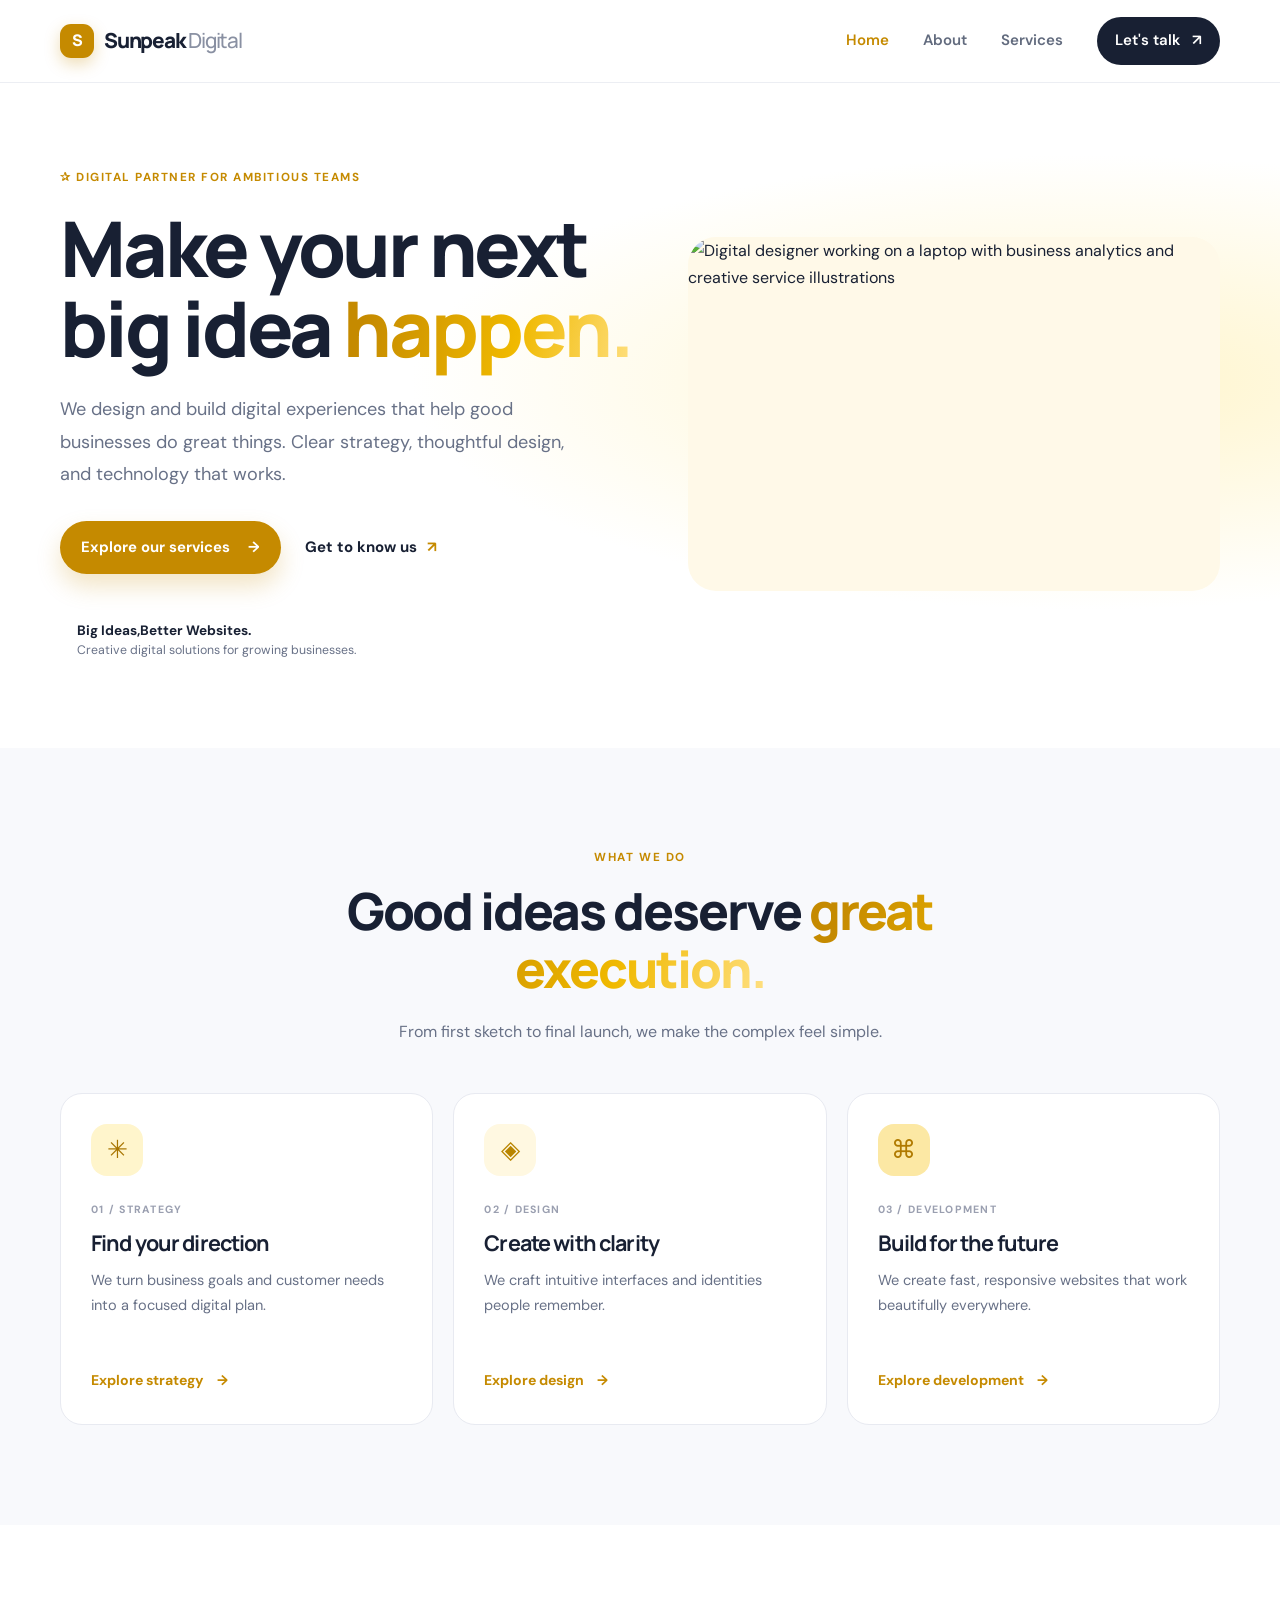
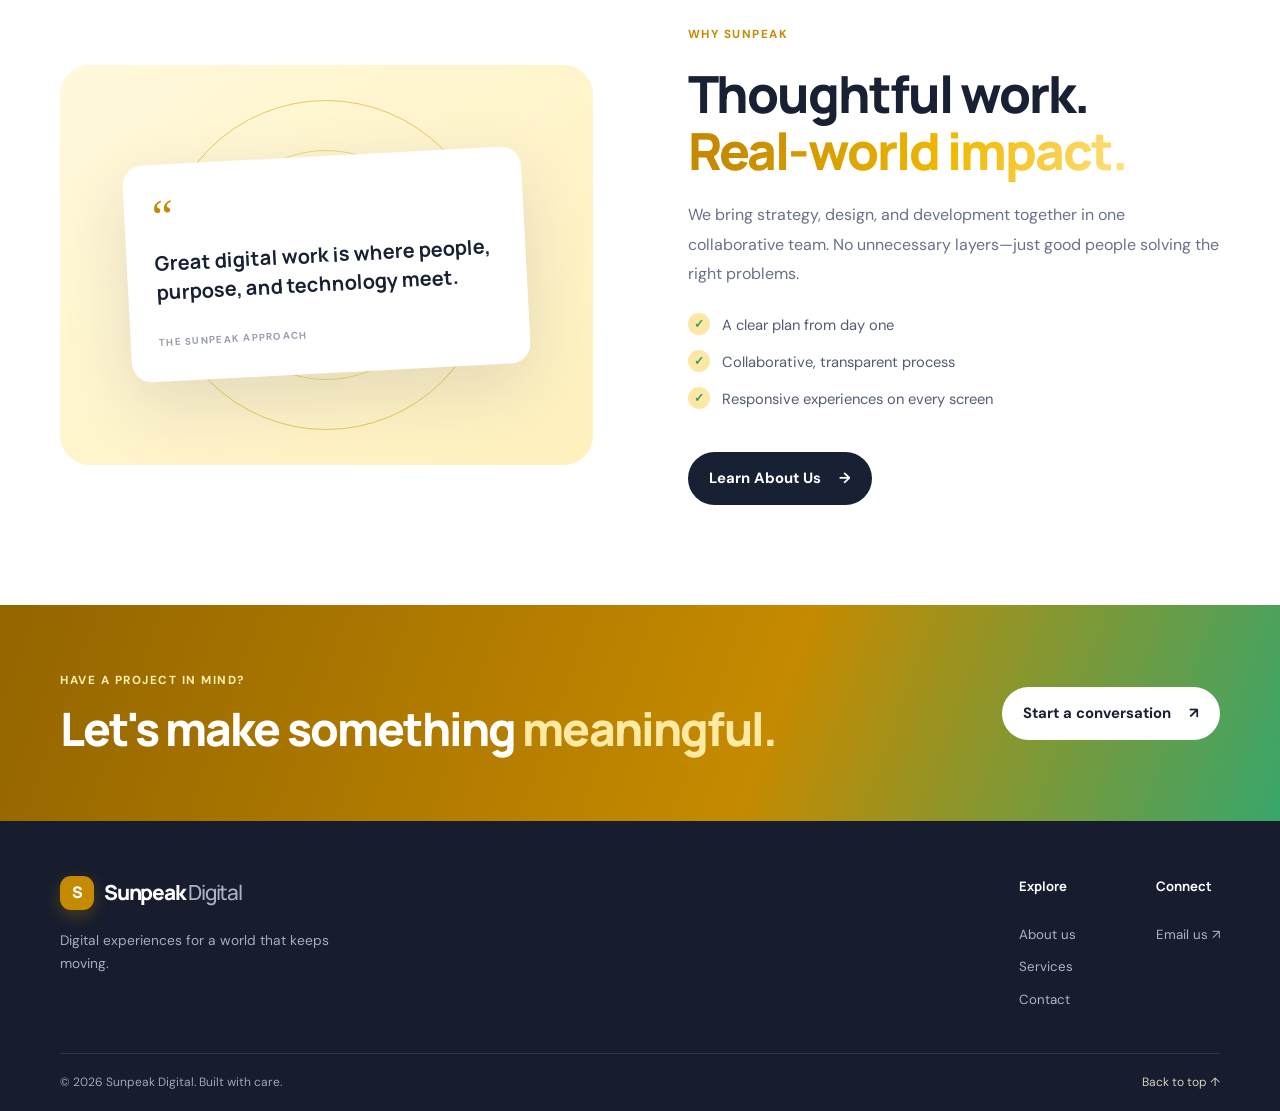
==== index.html @ 62340ba1 "Add files via upload" ====
<!DOCTYPE html>
<html lang="en">
<head>
  <meta charset="UTF-8">
  <meta name="viewport" content="width=device-width, initial-scale=1.0">
  <meta name="description" content="Sunpeak Digital helps businesses grow with thoughtful web design, development, and digital strategy.">
  <title>Home | Sunpeak Digital</title>
  <link rel="preconnect" href="https://fonts.googleapis.com">
  <link rel="preconnect" href="https://fonts.gstatic.com" crossorigin>
  <link href="https://fonts.googleapis.com/css2?family=DM+Sans:wght@400;500;600;700&family=Manrope:wght@400;500;600;700;800&display=swap" rel="stylesheet">
  <link rel="stylesheet" href="styles.css">
  <script src="script.js" defer></script>
  <link rel="icon" type="image/png" href="assets/favicon.png">
</head>
<body>
  <a class="skip-link" href="#main">Skip to content</a>
  <header class="site-header">
    <div class="container nav-wrap">
      <a class="brand" href="./index.html" aria-label="Sunpeak Digital home"><span class="brand-mark">S</span><span>Sunpeak<span class="brand-light">Digital</span></span></a>
      <button class="menu-toggle" aria-label="Open navigation menu" aria-expanded="false" aria-controls="primary-nav"><span></span><span></span><span></span></button>
      <nav class="primary-nav" id="primary-nav" aria-label="Main navigation">
        <a class="active" aria-current="page" href="./index.html">Home</a><a href="./about.html">About</a><a href="./services.html">Services</a><a class="nav-cta" href="./contact.html">Let's talk <span aria-hidden="true">↗</span></a>
      </nav>
    </div>
  </header>
  <main id="main">
    <section class="hero">
      <div class="container hero-grid">
        <div class="hero-copy">
          <p class="eyebrow">✰ DIGITAL PARTNER FOR AMBITIOUS TEAMS</p>
          <h1>Make your next big idea <span class="gradient-text">happen.</span></h1>
          <p class="hero-text">We design and build digital experiences that help good businesses do great things. Clear strategy, thoughtful design, and technology that works.</p>
          <div class="hero-actions"><a class="button button-primary" href="./services.html">Explore our services <span aria-hidden="true">→</span></a><a class="text-link" href="./about.html">Get to know us <span aria-hidden="true">↗</span></a></div>
          <div class="hero-proof"><div class="avatar-stack" aria-hidden="true"></div><p><strong>Big Ideas,Better Websites.</strong><br><span>Creative digital solutions for growing businesses.</span></p></div>
        </div>
        <div class="hero-art hero-art-image">
          <img src="./assets/sunpeak-business-illustration.png" alt="Digital designer working on a laptop with business analytics and creative service illustrations" width="1536" height="1024">
        </div>
      </div>
    </section>
    <section class="section section-soft"><div class="container"><div class="section-heading"><p class="eyebrow">WHAT WE DO</p><h2>Good ideas deserve <span class="gradient-text">great execution.</span></h2><p>From first sketch to final launch, we make
       the complex feel simple.</p></div>
      <div class="service-grid">
        <article class="service-card"><div class="service-icon icon-purple">✳</div><p class="card-number">01 / STRATEGY</p><h3>Find your direction</h3><p>We turn business goals and customer needs into a focused digital plan.</p><a class="card-link"
           href="./services.html">Explore strategy <span>→</span></a></article>
        <article class="service-card"><div class="service-icon icon-blue">◈</div><p class="card-number">02 / DESIGN</p><h3>Create with clarity</h3><p>We craft intuitive interfaces and identities people remember.</p><a class="card-link"
           href="./services.html">Explore design <span>→</span></a></article>
        <article class="service-card"><div class="service-icon icon-green">⌘</div><p class="card-number">03 / DEVELOPMENT</p><h3>Build for the future</h3><p>We create fast, responsive websites that work beautifully everywhere.</p><a class="card-link"
           href="./services.html">Explore development <span>→</span></a></article>
      </div>
    </div></section>
    <section class="section"><div class="container split-section"><div class="split-visual"><div class="visual-circle circle-large"></div><div class="visual-circle circle-small"></div><div class="visual-quote"><span>“</span>
      <p>Great digital work is where people, purpose, and technology meet.</p><small>THE SUNPEAK APPROACH</small></div></div><div class="split-copy"><p class="eyebrow">WHY SUNPEAK</p><h2>Thoughtful work.<br>
        <span class="gradient-text">Real-world impact.</span></h2><p>We bring strategy, design, and development together in one collaborative team. No unnecessary layers—just good people solving the right problems.</p>
        <ul class="check-list"><li><span>✓</span> A clear plan from day one</li><li><span>✓</span> Collaborative, transparent process</li><li><span>✓</span> Responsive experiences on every screen</li></ul><a class="button button-dark"
         href="./about.html">Learn About Us<span>→</span></a></div></div></section>
    <section class="cta-section"><div class="container cta-inner"><div><p class="eyebrow">HAVE A PROJECT IN MIND?</p><h2>Let's make something <span>meaningful.</span></h2></div><a class="button button-light"
       href="./contact.html">Start a conversation <span>↗</span></a></div></section>
  </main>
  <footer class="site-footer"><div class="container footer-main"><div><a class="brand brand-footer" href="./index.html"><span class="brand-mark">S</span><span>Sunpeak<span class="brand-light">Digital</span></span></a>
    <p class="footer-tagline">Digital experiences for a world that keeps moving.</p></div><div class="footer-links"><div><h4>Explore</h4><a href="./about.html">About us</a><a href="./services.html">Services</a><a href="./contact.html">Contact</a>
    </div><div><h4>Connect</h4><a href="karandeepkaur318@gmail.com">Email us ↗</a></div></div></div><div class="container footer-bottom"><span>© <span class="current-year">2026</span> Sunpeak Digital. Built with care.</span>
      <a href="#main">Back to top ↑</a></div></footer>
</body>
</html>
---- styles.css ----
/* Sunpeak Digital — responsive company website assignment */
:root{--ink:#182033;--muted:#687187;--purple:#C58A00;--purple-dark:#946500;--lavender:#FFF5CC;--blue:#FFF8E1;--green:#FCE8A4;--line:#e8eaf1;--soft:#f8f9fc;--white:#fff;--radius:22px;--shadow:0 24px 70px rgba(34,30,80,.12)}
*{box-sizing:border-box}html{scroll-behavior:smooth}body{margin:0;color:var(--ink);font-family:"DM Sans",sans-serif;font-size:16px;line-height:1.7;background:var(--white)}body.menu-open{overflow:hidden}h1,h2,h3,h4,p{margin-top:0}h1,h2,h3,h4,.brand{font-family:"Manrope",sans-serif;letter-spacing:-.04em}h1{font-size:clamp(2.8rem,6vw,5.4rem);line-height:1.05;font-weight:800;margin-bottom:24px}h2{font-size:clamp(2rem,4vw,3.35rem);line-height:1.13;font-weight:800;margin-bottom:20px}h3{font-size:1.3rem;line-height:1.3;margin-bottom:12px}p{color:var(--muted)}a{color:inherit;text-decoration:none}button,input,select,textarea{font:inherit}.container{width:min(1160px,calc(100% - 48px));margin-inline:auto}.skip-link{position:absolute;top:-60px;left:20px;background:var(--ink);color:#fff;padding:10px 16px;z-index:100}.skip-link:focus{top:12px}.site-header{position:sticky;top:0;z-index:50;background:rgba(255,255,255,.92);backdrop-filter:blur(18px);border-bottom:1px solid rgba(232,234,241,.8)}.nav-wrap{height:82px;display:flex;align-items:center;justify-content:space-between}.brand{display:inline-flex;align-items:center;gap:10px;font-weight:800;font-size:1.3rem;letter-spacing:-.06em}.brand-mark{display:grid;place-items:center;width:34px;height:34px;background:var(--purple);color:white;border-radius:11px;font-size:1rem;box-shadow:0 6px 16px #C58A004a}.brand-light{font-weight:500;color:#8990a2;margin-left:4px}.primary-nav{display:flex;align-items:center;gap:34px}.primary-nav>a{font-size:.94rem;color:#626b7e;font-weight:600;transition:color .2s}.primary-nav>a:hover,.primary-nav>a.active{color:var(--purple)}.primary-nav .nav-cta{background:var(--ink);color:white;padding:11px 18px;border-radius:100px}.primary-nav .nav-cta:hover,.primary-nav .nav-cta.active{background:var(--purple);color:#fff}.nav-cta span{margin-left:8px}.menu-toggle{display:none;border:0;background:transparent;padding:8px;cursor:pointer}.menu-toggle span{display:block;width:24px;height:2px;background:var(--ink);margin:5px;border-radius:4px}.hero{padding:85px 0 88px;overflow:hidden;background:radial-gradient(ellipse at 85% 45%,#FFF5CC 0%,#fff 44%)}.hero-grid{display:grid;grid-template-columns:1.04fr .96fr;align-items:center;gap:52px}.eyebrow{font-size:.73rem;letter-spacing:.13em;font-weight:700;color:var(--purple);margin-bottom:20px}.eyebrow-dot{display:inline-block;width:7px;height:7px;border-radius:50%;background:#D99A00;margin-right:8px;vertical-align:middle}.gradient-text{background:linear-gradient(105deg,#C58A00 10%,#F0B900 60%,#FFE082);-webkit-background-clip:text;background-clip:text;color:transparent}.hero-text{font-size:1.13rem;max-width:530px;line-height:1.8;margin-bottom:30px}.hero-actions{display:flex;align-items:center;gap:24px;flex-wrap:wrap}.button{display:inline-flex;align-items:center;justify-content:center;gap:18px;border:0;border-radius:100px;padding:14px 21px;font-weight:700;font-size:.93rem;transition:transform .2s,box-shadow .2s,background .2s;cursor:pointer}.button:hover{transform:translateY(-2px)}.button-primary{background:var(--purple);color:#fff;box-shadow:0 12px 24px #C58A003b}.button-primary:hover{background:var(--purple-dark);box-shadow:0 16px 30px #C58A0050}.button-dark{background:var(--ink);color:#fff;margin-top:16px}.button-light{background:white;color:var(--ink)}.text-link{font-weight:700;font-size:.94rem}.text-link span{color:var(--purple);margin-left:6px}.hero-proof{display:flex;align-items:center;gap:14px;margin-top:46px}.avatar-stack{display:flex;padding-left:3px}.avatar-stack span{display:grid;place-items:center;width:35px;height:35px;border-radius:50%;margin-left:-4px;border:2px solid white;background:#FFF0B3;color:#167744;font-size:.65rem;font-weight:800}.avatar-stack span:nth-child(2){background:#FFE9A3;color:#936600}.avatar-stack span:nth-child(3){background:#FFF3C4;color:#946500}.hero-proof p{font-size:.77rem;line-height:1.55;margin:0}.hero-proof strong{color:var(--ink);font-size:.85rem}.hero-art{position:relative;min-height:470px;display:grid;place-items:center}.art-orbit{position:absolute;border:1px solid #E8C95B;border-radius:50%;transform:rotate(-28deg)}.orbit-one{width:450px;height:310px}.orbit-two{width:370px;height:420px;transform:rotate(38deg);border-color:#F3DE91}.card-main{width:min(370px,80%);background:#fff;border:1px solid #F7E8B3;border-radius:24px;box-shadow:var(--shadow);padding:22px;position:relative;z-index:2;transform:rotate(-3deg)}.mini-window{display:flex;gap:5px;padding-bottom:22px;border-bottom:1px solid #F7E8B3}.mini-window i{width:7px;height:7px;border-radius:50%;background:#F9E8A3}.mini-window i:nth-child(2){background:#FFEAA6}.mini-window i:nth-child(3){background:#FFE18A}.chart-label{font-size:.77rem;color:#81879a;margin-top:21px}.chart-number{font-family:"Manrope";font-weight:800;font-size:2.5rem;letter-spacing:-.06em}.chart-number span{color:#C58A00;font-size:1.1rem;vertical-align:middle}.chart-bars{height:118px;display:flex;align-items:end;gap:11px;padding:10px 4px 0;border-bottom:1px solid #EEE7D2}.chart-bars b{display:block;flex:1;border-radius:6px 6px 0 0;background:linear-gradient(180deg,#F5C842,#C58A00)}.chart-bars b:nth-child(2n){background:linear-gradient(180deg,#FFD86B,#C58A00)}.chart-foot{display:flex;justify-content:space-between;color:#9197a7;font-size:.65rem;padding-top:12px}.floating-note{position:absolute;z-index:3;display:flex;align-items:center;gap:11px;background:white;padding:13px 17px;border:1px solid #F7E8B3;border-radius:15px;box-shadow:0 12px 35px #352a6715}.floating-note strong,.floating-note small{display:block}.floating-note strong{font-size:.75rem}.floating-note small{font-size:.65rem;color:#9298a8}.note-top{top:65px;right:-3px}.note-bottom{bottom:57px;left:-8px}.note-icon{display:grid;place-items:center;width:36px;height:36px;background:var(--lavender);color:var(--purple);border-radius:11px;font-size:1.1rem}.note-green{background:var(--green);color:#A36F00}.art-spark{position:absolute;color:#D99A00;font-size:2rem}.spark-one{top:45px;left:34px}.spark-two{bottom:45px;right:30px;color:#F2CE5B}.trust-strip{border-block:1px solid var(--line);padding:24px 0}.trust-inner>p{text-align:center;font-size:.65rem;letter-spacing:.13em;font-weight:700;margin-bottom:17px}.trust-words{display:flex;justify-content:space-between;align-items:center;gap:20px;color:#9a9fb0;font-family:"Manrope";font-size:1rem;font-weight:800;letter-spacing:-.04em}.trust-words span:nth-child(2){font-weight:500;font-size:1.2rem}.trust-words span:nth-child(3){font-family:Georgia,serif;font-style:italic}.section{padding:100px 0}.section-soft{background:var(--soft)}.section-heading{text-align:center;max-width:650px;margin:0 auto 48px}.section-heading .eyebrow{margin-bottom:14px}.section-heading>p:last-child{max-width:490px;margin:0 auto}.service-grid{display:grid;grid-template-columns:repeat(3,1fr);gap:20px}.service-card{padding:30px;border:1px solid var(--line);background:white;border-radius:var(--radius);transition:transform .2s,box-shadow .2s}.service-card:hover{transform:translateY(-5px);box-shadow:0 18px 42px #1820330b}.service-icon{display:grid;place-items:center;width:52px;height:52px;border-radius:16px;font-size:1.55rem;margin-bottom:25px}.icon-purple{background:var(--lavender);color:#A87500}.icon-blue{background:var(--blue);color:#B98500}.icon-green{background:var(--green);color:#B07A00}.card-number{font-size:.66rem;letter-spacing:.12em;color:#9a9fb0;font-weight:700;margin-bottom:10px}.service-card h3{font-size:1.35rem}.service-card>p:not(.card-number){font-size:.91rem;min-height:78px}.card-link{display:inline-flex;gap:13px;align-items:center;color:var(--purple);font-size:.88rem;font-weight:700;margin-top:8px}.split-section{display:grid;grid-template-columns:1fr 1fr;align-items:center;gap:95px}.split-visual{position:relative;min-height:400px;display:grid;place-items:center;overflow:hidden;border-radius:30px;background:linear-gradient(140deg,#FFF8DB,#FFF1BD)}.visual-circle{position:absolute;border-radius:50%;border:1px solid #E8C95B}.circle-large{width:330px;height:330px}.circle-small{width:230px;height:230px;border-color:#F0D77A}.visual-quote{position:relative;z-index:1;width:75%;background:white;border-radius:20px;padding:28px;box-shadow:var(--shadow);transform:rotate(-3deg)}.visual-quote>span{font-family:Georgia,serif;color:var(--purple);font-size:3rem;line-height:1}.visual-quote p{font-family:"Manrope";font-size:1.25rem;line-height:1.45;font-weight:700;color:var(--ink);margin:8px 0 20px}.visual-quote small{font-size:.62rem;letter-spacing:.13em;font-weight:700;color:#999eb0}.split-copy>p:not(.eyebrow){line-height:1.85}.check-list{list-style:none;margin:24px 0;padding:0;display:grid;gap:12px}.check-list li{display:flex;gap:12px;align-items:flex-start;color:#535d71;font-size:.92rem}.check-list li span{display:grid;place-items:center;flex:0 0 22px;height:22px;border-radius:50%;background:var(--green);color:#2e9b68;font-size:.75rem;font-weight:800}.cta-section{padding:66px 0;background:linear-gradient(110deg,#946500,#C58A00 60%,#39a66b);color:white}.cta-inner{display:flex;justify-content:space-between;align-items:center;gap:30px}.cta-inner .eyebrow{color:#FFF0B3;margin-bottom:12px}.cta-inner h2{font-size:clamp(1.8rem,3.6vw,3rem);margin:0}.cta-inner h2 span{color:#FFE9A3}.site-footer{background:#171d2e;color:white;padding:54px 0 0}.footer-main{display:flex;justify-content:space-between;gap:40px;padding-bottom:42px}.brand-footer{color:white}.brand-footer .brand-light{color:#aeb4c4}.footer-tagline{font-size:.86rem;color:#a5adbf;margin-top:18px;max-width:280px}.footer-links{display:flex;gap:80px}.footer-links h4{font-size:.82rem;letter-spacing:0;margin-bottom:16px}.footer-links>div{display:flex;flex-direction:column;gap:10px}.footer-links a{font-size:.83rem;color:#aeb4c4}.footer-links a:hover,.footer-bottom a:hover{color:white}.footer-bottom{border-top:1px solid #303649;display:flex;justify-content:space-between;gap:20px;padding:18px 0;color:#9ea6b8;font-size:.75rem}.footer-bottom a{color:#D8D0BC}.page-hero{position:relative;overflow:hidden;background:radial-gradient(ellipse at 85% 30%,#FFF0B3 0%,#fff 48%);padding:88px 0 100px}.page-hero-inner{position:relative;z-index:2}.page-hero h1{font-size:clamp(2.8rem,6vw,4.9rem);max-width:850px}.page-hero-inner>p:last-child{font-size:1.12rem;max-width:610px}.page-hero-shape{position:absolute;width:310px;height:310px;border:1px solid #F4D976;border-radius:50%;right:-80px;bottom:-170px;box-shadow:0 0 0 35px #FFF8DB,0 0 0 70px #FFFAEA}.story-grid{display:grid;grid-template-columns:.8fr 1.2fr;gap:90px}.story-grid h2{font-size:2.6rem}.story-copy p{line-height:1.9}.story-copy .lead{font-family:"Manrope";font-size:1.45rem;line-height:1.5;color:var(--ink);font-weight:700}.stats-grid{display:grid;grid-template-columns:repeat(3,1fr);gap:20px;margin-top:35px;padding-top:25px;border-top:1px solid var(--line)}.stats-grid strong{display:block;font-family:"Manrope";font-size:2rem;letter-spacing:-.06em}.stats-grid strong span{color:var(--purple)}.stats-grid small{font-size:.75rem;color:var(--muted)}.values-grid{display:grid;grid-template-columns:repeat(3,1fr);gap:20px}.value-card{background:white;border:1px solid var(--line);border-radius:20px;padding:28px}.value-number{display:inline-block;color:var(--purple);font-size:.75rem;font-weight:800;letter-spacing:.1em;margin-bottom:26px}.value-card p{font-size:.9rem;margin-bottom:0}.team-grid{display:grid;grid-template-columns:repeat(3,1fr);gap:22px}.team-card{padding:24px;border:1px solid var(--line);border-radius:20px}.team-avatar{display:grid;place-items:center;height:160px;border-radius:15px;font-family:"Manrope";font-size:2.5rem;font-weight:800;margin-bottom:22px}.avatar-lilac{background:linear-gradient(140deg,#FFF0B3,#FFF5CC);color:#A87500}.avatar-blue{background:linear-gradient(140deg,#FFF3C4,#FFF8DB);color:#3b79a8}.avatar-green{background:linear-gradient(140deg,#FFF0B3,#FFF9E6);color:#33865e}.team-card h3{margin-bottom:4px}.team-role{color:var(--purple);font-size:.78rem;font-weight:700;margin-bottom:12px}.team-card>p:last-child{font-size:.86rem;margin-bottom:0}.small-note{text-align:center;font-size:.75rem;margin-top:25px}.service-detail-grid{display:grid;grid-template-columns:repeat(3,1fr);gap:22px}.service-detail{padding:30px;border:1px solid var(--line);border-radius:22px}.detail-top{display:flex;justify-content:space-between;align-items:center;gap:10px}.detail-top .service-icon{margin-bottom:20px}.service-detail h2{font-size:1.55rem;margin:12px 0}.service-detail>p{font-size:.9rem;line-height:1.8}.service-detail .check-list{gap:10px;margin-top:24px}.service-detail .check-list li{font-size:.82rem}.process-layout{display:grid;grid-template-columns:.8fr 1.2fr;gap:100px}.process-layout>div:first-child>p:not(.eyebrow){max-width:300px}.process-list{display:grid;gap:0}.process-list article{display:flex;gap:24px;padding:20px 0;border-bottom:1px solid var(--line)}.process-list article:first-child{padding-top:0}.process-list article>span{display:grid;place-items:center;width:42px;height:42px;flex:0 0 42px;border-radius:13px;background:var(--lavender);color:var(--purple);font-size:.8rem;font-weight:800}.process-list h3{margin-bottom:5px}.process-list p{margin:0;font-size:.88rem}.contact-layout{display:grid;grid-template-columns:.8fr 1.2fr;gap:90px;align-items:start}.contact-info h2{font-size:2.6rem}.contact-info>p:not(.eyebrow){line-height:1.9}.contact-method{display:flex;gap:15px;align-items:center;margin-top:28px}.contact-method-icon{display:grid;place-items:center;width:46px;height:46px;background:var(--lavender);color:var(--purple);border-radius:14px;font-size:1.2rem}.contact-method small{display:block;font-size:.65rem;letter-spacing:.12em;color:#9298a8;font-weight:800}.contact-method a,.contact-method p{font-size:.9rem;color:var(--ink);margin:2px 0 0}.contact-note{background:var(--soft);padding:18px;border-radius:15px;margin-top:32px;color:#677187;font-size:.83rem}.contact-note span{color:var(--purple);margin-right:8px}.contact-form{padding:34px;background:#fff;border:1px solid var(--line);border-radius:24px;box-shadow:0 16px 50px #1c22410a}.form-heading h2{font-size:1.65rem;margin-bottom:5px}.form-heading p{font-size:.8rem;margin-bottom:25px}.form-row{display:grid;grid-template-columns:1fr 1fr;gap:17px}.form-field{display:flex;flex-direction:column;gap:8px;margin-bottom:18px}.form-field label{font-size:.82rem;font-weight:700}.form-field input,.form-field select,.form-field textarea{width:100%;border:1px solid #EEE7D2;border-radius:11px;padding:12px 13px;background:#fff;color:var(--ink);outline:none;transition:border .2s,box-shadow .2s}.form-field input,.form-field select{height:48px}.form-field textarea{resize:vertical;min-height:130px}.form-field input::placeholder,.form-field textarea::placeholder{color:#a9afbd}.form-field input:focus,.form-field select:focus,.form-field textarea:focus{border-color:var(--purple);box-shadow:0 0 0 3px #C58A001a}.form-field [aria-invalid="true"]{border-color:#dc5454}.field-error{min-height:0;color:#c03939;font-size:.73rem}.checkbox-field{display:flex;align-items:flex-start;gap:10px;color:#687187;font-size:.76rem;line-height:1.5;margin:4px 0 5px}.checkbox-field input{margin-top:4px;accent-color:var(--purple)}.form-submit{width:100%;margin-top:18px}.form-status{font-size:.8rem;margin:12px 0 0}.status-error{color:#bd3333}.status-success{color:#238553}.form-disclaimer{font-size:.7rem;color:#9298a8;margin:13px 0 0}
@media(max-width:900px){.hero-grid{grid-template-columns:1fr;gap:25px}.hero-copy{max-width:700px}.hero-art{min-height:420px}.hero{padding-top:70px}.split-section,.story-grid,.process-layout,.contact-layout{grid-template-columns:1fr;gap:45px}.split-visual{min-height:350px}.story-grid h2{max-width:400px}.service-detail-grid{grid-template-columns:1fr 1fr}.service-detail:last-child{grid-column:1/-1}.contact-info{max-width:600px}.team-avatar{height:125px}.footer-links{gap:45px}}
@media(max-width:640px){.container{width:min(100% - 36px,1160px)}.nav-wrap{height:70px}.menu-toggle{display:block;position:relative;z-index:60}.primary-nav{display:none;position:fixed;inset:70px 0 auto;background:white;border-bottom:1px solid var(--line);padding:20px 24px 28px;box-shadow:0 20px 30px #18203312;flex-direction:column;align-items:stretch;gap:0}.primary-nav.nav-open{display:flex}.primary-nav>a{padding:14px 4px;border-bottom:1px solid #F4F0E5}.primary-nav .nav-cta{margin-top:15px;text-align:center;border:0;padding:13px}.hero{padding:58px 0 65px}.hero-grid{gap:5px}h1{font-size:clamp(2.55rem,13vw,4rem)}.hero-text{font-size:1rem}.hero-actions{align-items:flex-start;gap:18px;flex-direction:column}.hero-proof{margin-top:32px}.hero-art{min-height:360px;margin-top:8px}.orbit-one{width:320px;height:240px}.orbit-two{width:270px;height:330px}.card-main{width:min(310px,83%);padding:18px}.chart-number{font-size:2rem}.chart-bars{height:90px;gap:8px}.floating-note{padding:10px 12px}.floating-note strong{font-size:.68rem}.floating-note small{font-size:.59rem}.note-top{top:28px;right:-2px}.note-bottom{bottom:27px;left:-2px}.trust-words{justify-content:center;flex-wrap:wrap;gap:13px 24px;font-size:.83rem}.trust-words span:nth-child(2){font-size:1rem}.section{padding:70px 0}.section-heading{margin-bottom:32px}.service-grid,.values-grid,.team-grid,.service-detail-grid{grid-template-columns:1fr}.service-detail:last-child{grid-column:auto}.service-card>p:not(.card-number){min-height:0}.split-section{gap:32px}.split-visual{min-height:300px}.visual-quote{padding:22px}.visual-quote p{font-size:1.1rem}.cta-section{padding:45px 0}.cta-inner{align-items:flex-start;flex-direction:column}.footer-main{flex-direction:column;gap:30px}.footer-links{gap:60px}.footer-bottom{flex-direction:column;gap:8px}.page-hero{padding:62px 0 74px}.page-hero h1{font-size:clamp(2.5rem,12vw,3.7rem)}.page-hero-inner>p:last-child{font-size:1rem}.page-hero-shape{width:200px;height:200px;right:-100px;bottom:-125px}.story-grid{gap:25px}.story-grid h2,.contact-info h2{font-size:2.2rem}.stats-grid{gap:10px}.stats-grid strong{font-size:1.7rem}.stats-grid small{font-size:.67rem}.team-avatar{height:150px}.process-layout{gap:30px}.contact-layout{gap:35px}.contact-form{padding:23px 18px}.form-row{grid-template-columns:1fr;gap:0}.form-heading h2{font-size:1.45rem}}
@media(prefers-reduced-motion:reduce){html{scroll-behavior:auto}*,*::before,*::after{animation-duration:.01ms!important;animation-iteration-count:1!important;transition-duration:.01ms!important}}

/* Custom Sunpeak hero illustration */
.hero-art-image{min-height:0;display:block;position:relative;border-radius:28px;overflow:hidden;background:#fff9e8;}
.hero-art-image img{display:block;width:100%;height:auto;object-fit:contain;border-radius:28px;}
@media(max-width:900px){.hero-art-image{max-width:760px;margin-inline:auto;width:100%;}}
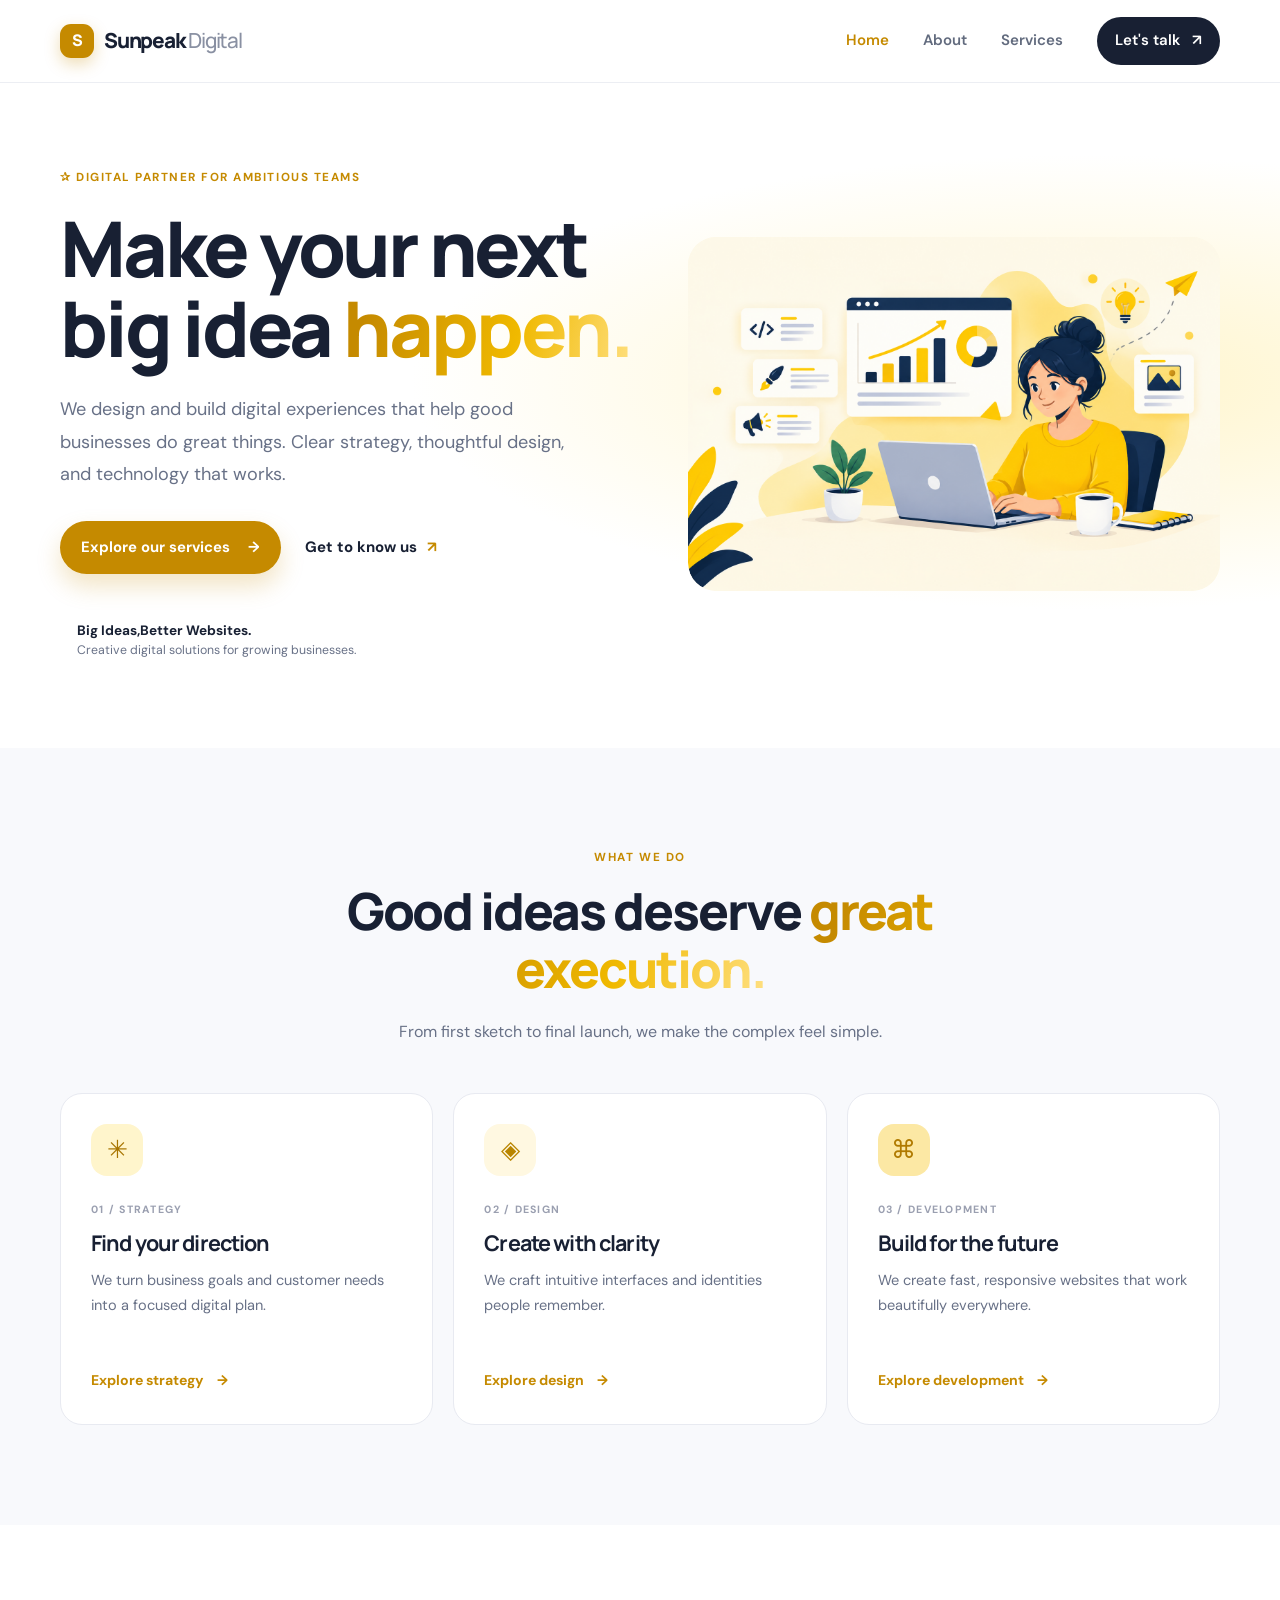
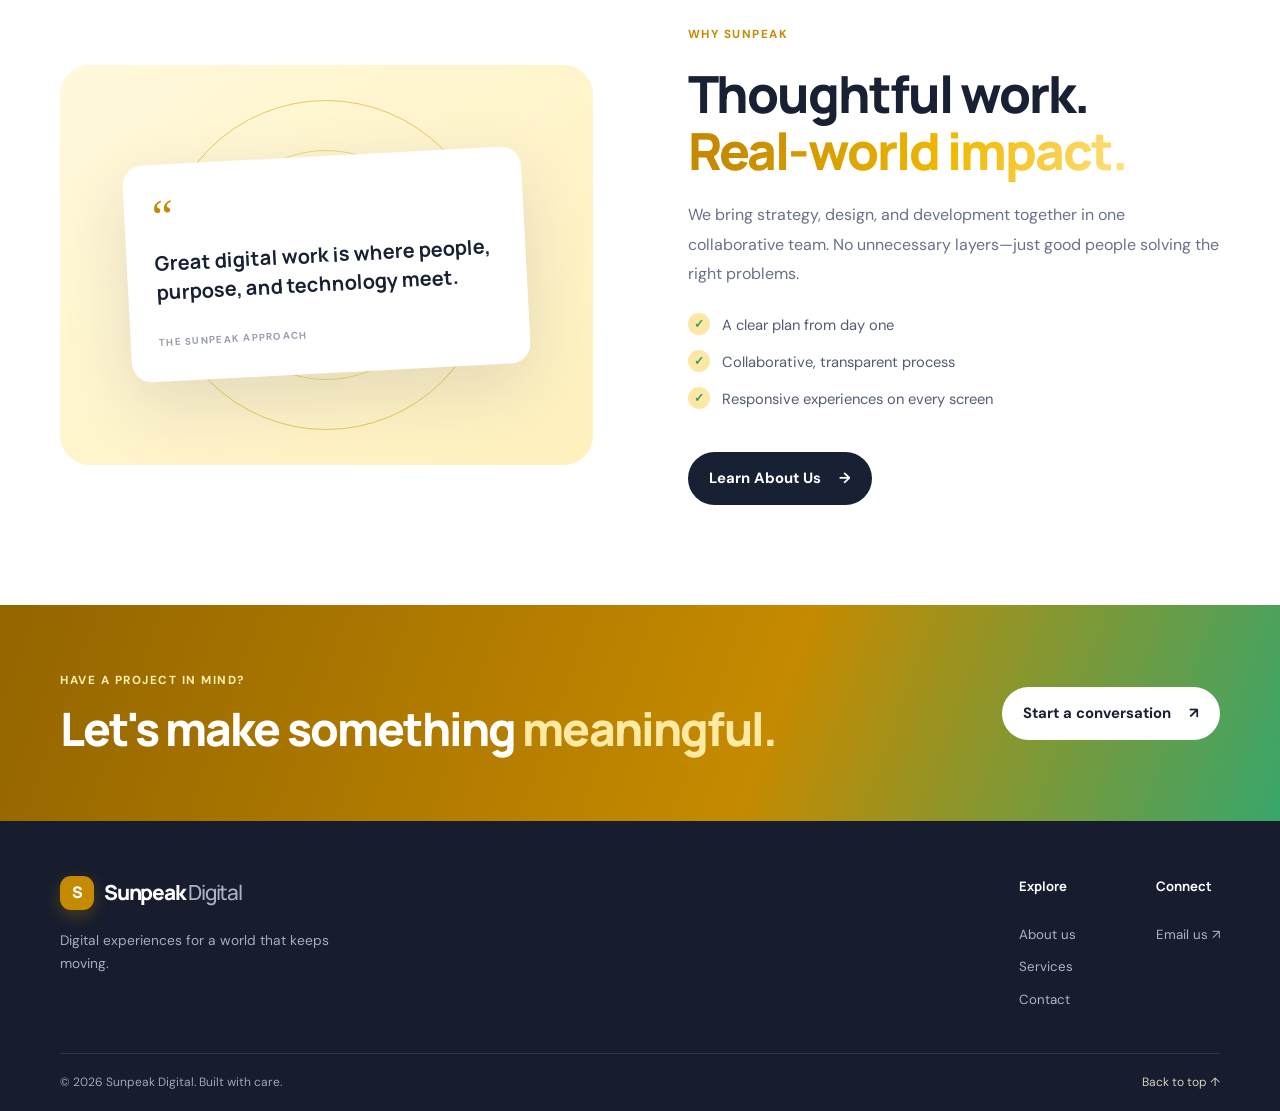
==== commit d54a19f1: "Update index.html" ====
--- a/index.html
+++ b/index.html
@@ -10,7 +10,7 @@
   <link href="https://fonts.googleapis.com/css2?family=DM+Sans:wght@400;500;600;700&family=Manrope:wght@400;500;600;700;800&display=swap" rel="stylesheet">
   <link rel="stylesheet" href="styles.css">
   <script src="script.js" defer></script>
-  <link rel="icon" type="image/png" href="assets/favicon.png">
+  <link rel="icon" type="image/png" href="favicon.png">
 </head>
 <body>
   <a class="skip-link" href="#main">Skip to content</a>
@@ -33,8 +33,8 @@
           <div class="hero-actions"><a class="button button-primary" href="./services.html">Explore our services <span aria-hidden="true">→</span></a><a class="text-link" href="./about.html">Get to know us <span aria-hidden="true">↗</span></a></div>
           <div class="hero-proof"><div class="avatar-stack" aria-hidden="true"></div><p><strong>Big Ideas,Better Websites.</strong><br><span>Creative digital solutions for growing businesses.</span></p></div>
         </div>
-        <div class="hero-art hero-art-image">
-          <img src="./assets/sunpeak-business-illustration.png" alt="Digital designer working on a laptop with business analytics and creative service illustrations" width="1536" height="1024">
+       <div class="hero-art hero-art-image">
+          <img src="sunpeak-business-illustration.png" alt="Digital designer working on a laptop with business analytics and creative service illustrations" width="1536" height="1024">
         </div>
       </div>
     </section>
@@ -62,4 +62,4 @@
     </div><div><h4>Connect</h4><a href="karandeepkaur318@gmail.com">Email us ↗</a></div></div></div><div class="container footer-bottom"><span>© <span class="current-year">2026</span> Sunpeak Digital. Built with care.</span>
       <a href="#main">Back to top ↑</a></div></footer>
 </body>
-</html>+</html>
